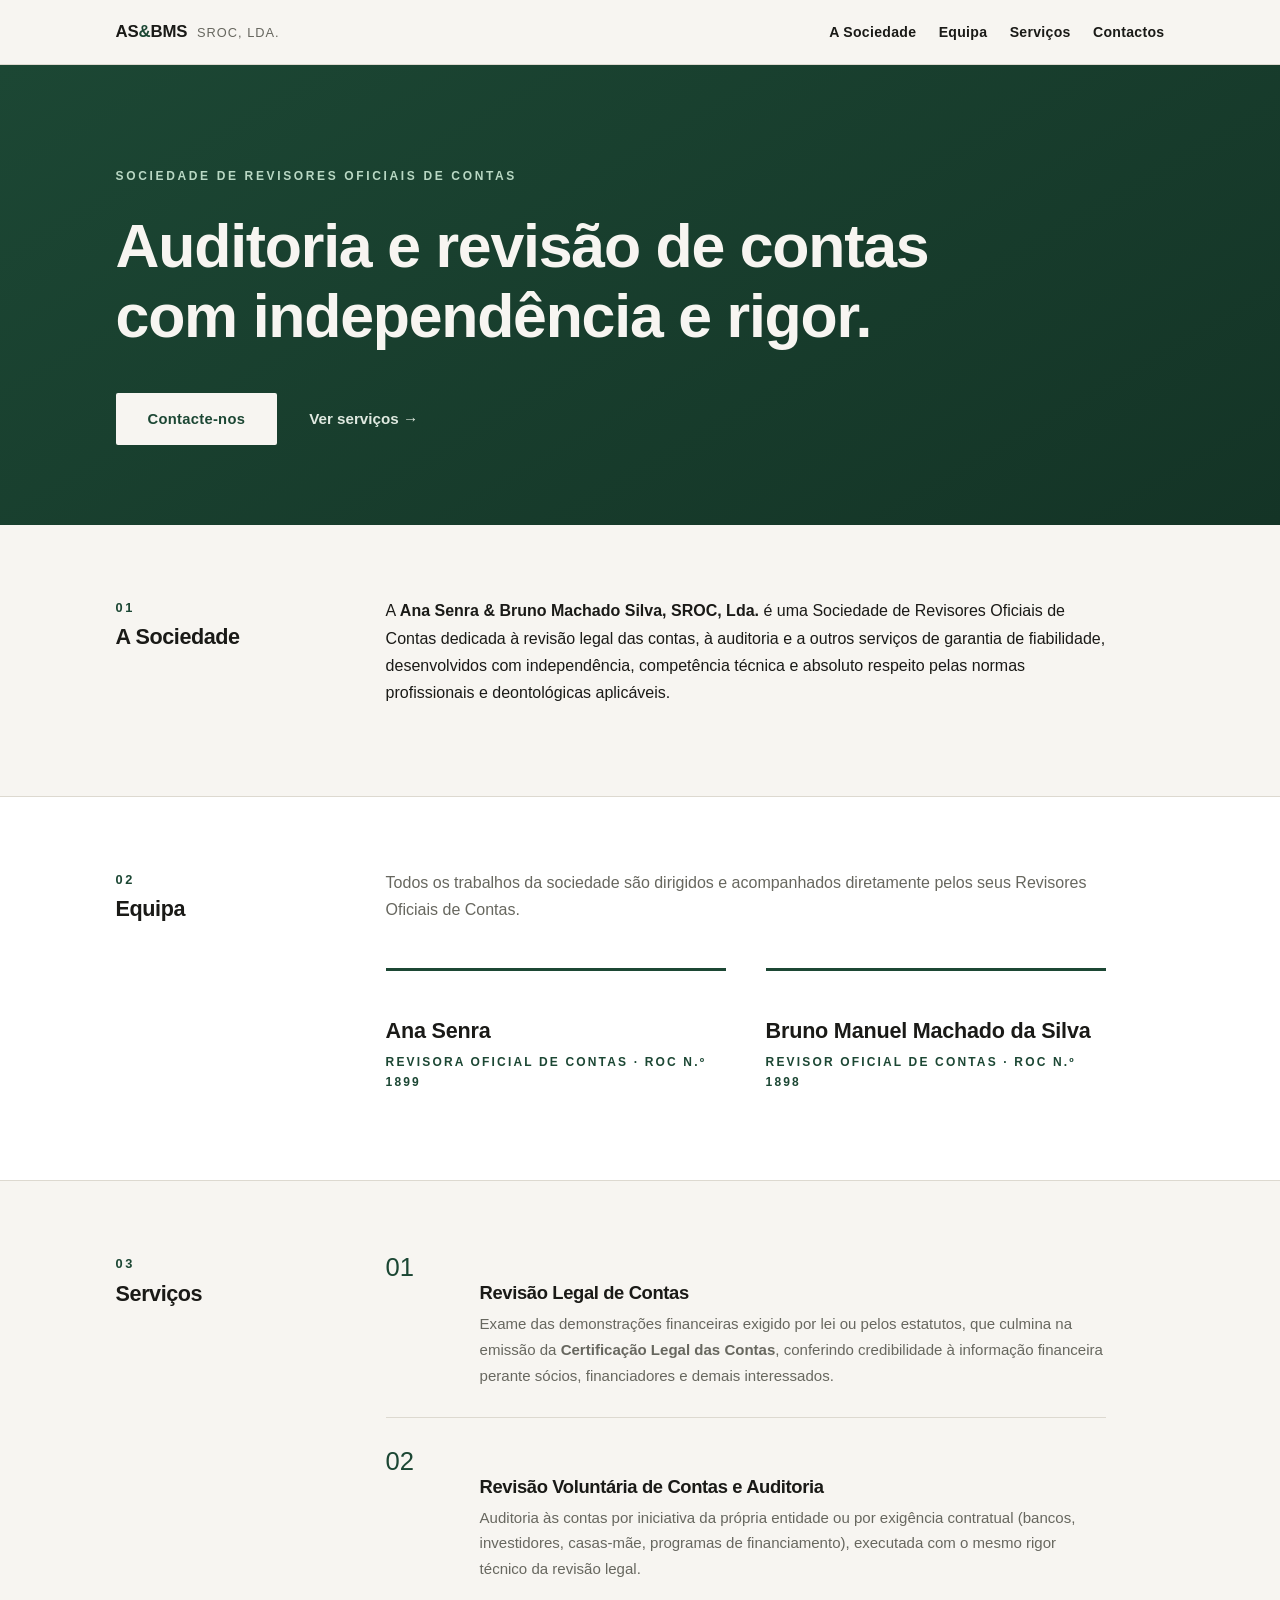
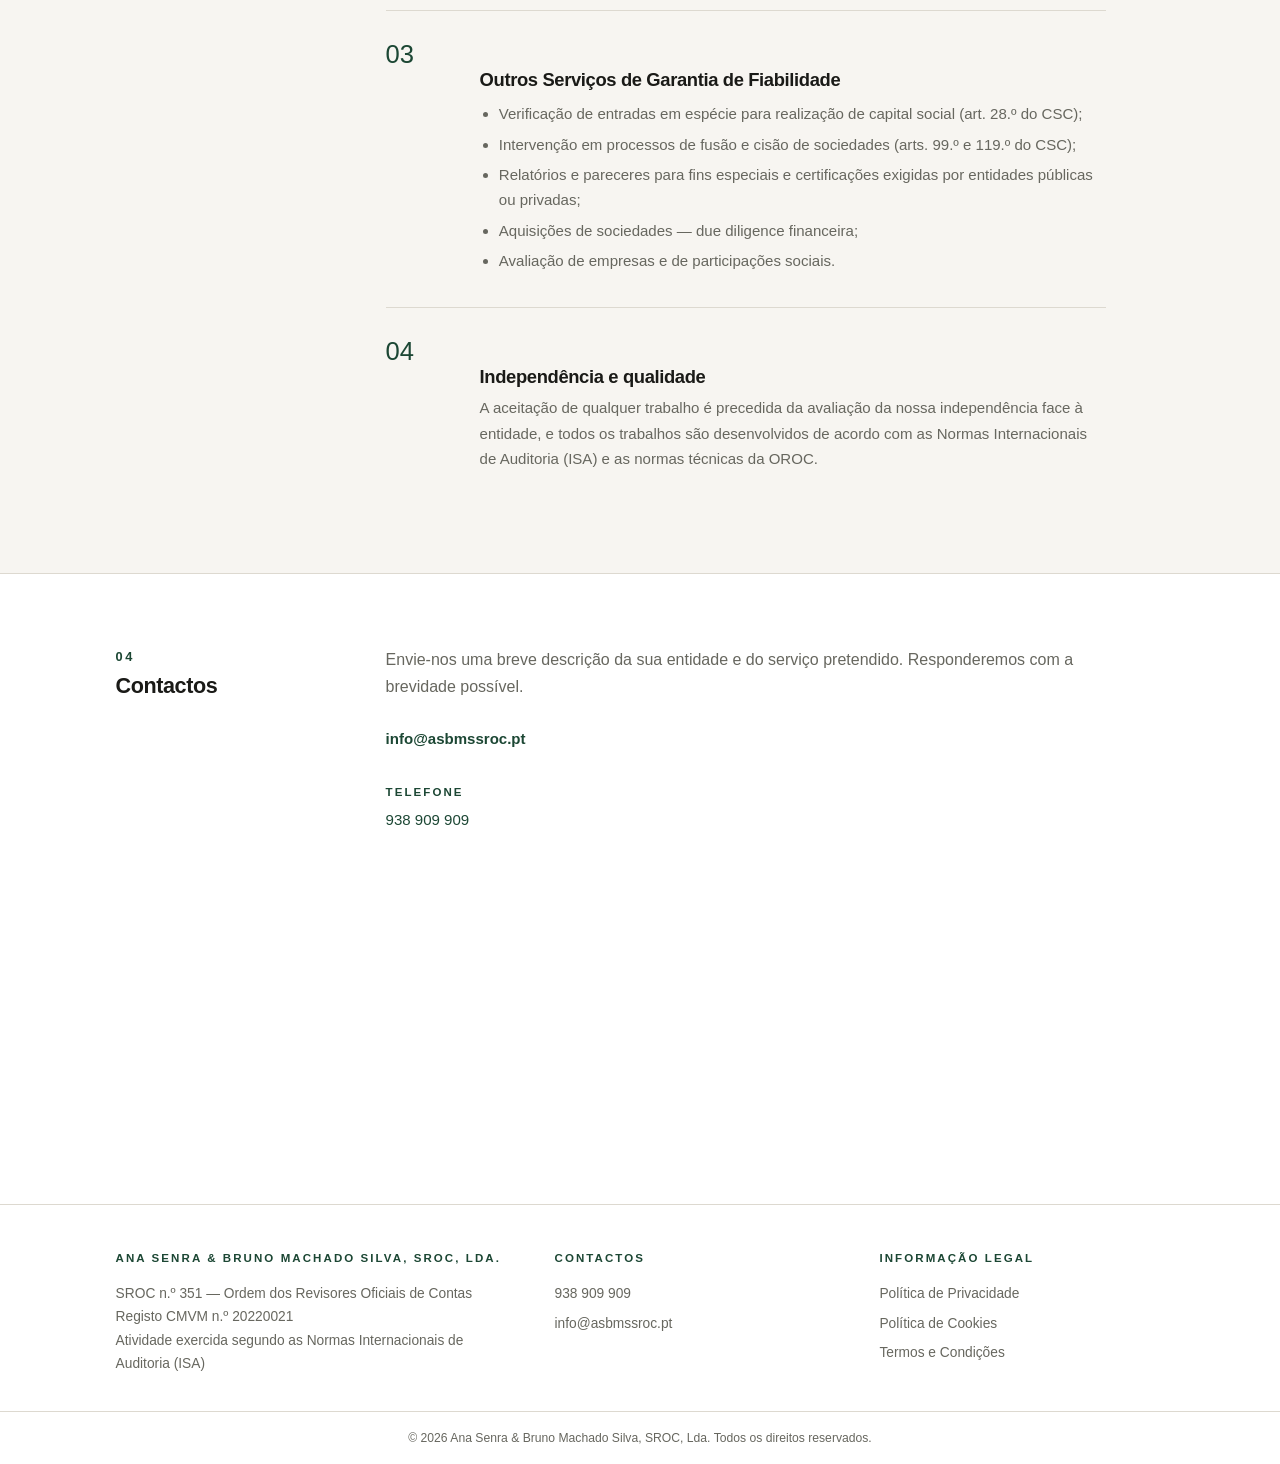
==== index.html @ 6db2c6c7 "Publicação inicial do site asbmssroc.pt Co-Authored-By: Claude Opus 4.8 (1M context) <noreply@anthro" ====
<!DOCTYPE html>
<html lang="pt-PT">
<head>
<meta charset="UTF-8">
<meta name="viewport" content="width=device-width, initial-scale=1.0">
<title>Ana Senra &amp; Bruno Machado Silva, SROC, Lda. — Revisores Oficiais de Contas</title>
<meta name="description" content="Sociedade de Revisores Oficiais de Contas. Revisão Legal de Contas, auditoria e outros serviços de garantia de fiabilidade. SROC n.º 351 · Registo CMVM n.º 20220021.">
<link rel="canonical" href="https://asbmssroc.pt/">
<link rel="icon" type="image/svg+xml" href="favicon.svg">

<!-- Open Graph / partilha em redes sociais -->
<meta property="og:type" content="website">
<meta property="og:locale" content="pt_PT">
<meta property="og:site_name" content="Ana Senra & Bruno Machado Silva, SROC, Lda.">
<meta property="og:title" content="Ana Senra & Bruno Machado Silva, SROC, Lda. — Revisores Oficiais de Contas">
<meta property="og:description" content="Revisão Legal de Contas, auditoria e outros serviços de garantia de fiabilidade. SROC n.º 351 · Registo CMVM n.º 20220021.">
<meta property="og:url" content="https://asbmssroc.pt/">
<meta property="og:image" content="https://asbmssroc.pt/og-image.png">
<meta name="twitter:card" content="summary_large_image">
<meta name="twitter:title" content="Ana Senra & Bruno Machado Silva, SROC, Lda.">
<meta name="twitter:description" content="Revisão Legal de Contas, auditoria e outros serviços de garantia de fiabilidade.">
<meta name="twitter:image" content="https://asbmssroc.pt/og-image.png">

<!-- Dados estruturados (Schema.org) -->
<script type="application/ld+json">
{
  "@context": "https://schema.org",
  "@type": "AccountingService",
  "name": "Ana Senra & Bruno Machado Silva, SROC, Lda.",
  "description": "Sociedade de Revisores Oficiais de Contas. Revisão Legal de Contas, auditoria e outros serviços de garantia de fiabilidade.",
  "url": "https://asbmssroc.pt/",
  "email": "info@asbmssroc.pt",
  "telephone": "+351938909909",
  "image": "https://asbmssroc.pt/og-image.png",
  "address": {
    "@type": "PostalAddress",
    "streetAddress": "Rua Helena Vieira da Silva, n.º 374, Entrada 8, 3.º Dt.º",
    "postalCode": "4450-590",
    "addressLocality": "Leça da Palmeira",
    "addressRegion": "Matosinhos",
    "addressCountry": "PT"
  },
  "areaServed": "PT",
  "knowsLanguage": "pt-PT"
}
</script>

<link rel="stylesheet" href="css/style.css">
</head>
<body>

<header class="site-header">
  <div class="container header-inner">
    <a class="brand" href="index.html">AS<span class="amp">&amp;</span>BMS<span class="tag">SROC, LDA.</span></a>
    <nav class="site-nav">
      <a href="#sociedade">A Sociedade</a>
      <a href="#equipa">Equipa</a>
      <a href="#servicos">Serviços</a>
      <a href="#contactos">Contactos</a>
    </nav>
  </div>
</header>

<section class="hero">
  <div class="container">
    <span class="eyebrow">Sociedade de Revisores Oficiais de Contas</span>
    <h1>Auditoria e revisão de contas com independência e rigor.</h1>
    <div class="actions">
      <a class="btn" href="#contactos">Contacte-nos</a>
      <a class="link-arrow" href="#servicos">Ver serviços</a>
    </div>
  </div>
</section>

<section class="sec" id="sociedade">
  <div class="container sec-grid">
    <div class="sec-label">
      <span class="num">01</span>
      <h2>A Sociedade</h2>
    </div>
    <div class="sec-body">
      <p>A <strong>Ana Senra &amp; Bruno Machado Silva, SROC, Lda.</strong> é uma Sociedade de Revisores Oficiais de Contas dedicada à revisão legal das contas, à auditoria e a outros serviços de garantia de fiabilidade, desenvolvidos com independência, competência técnica e absoluto respeito pelas normas profissionais e deontológicas aplicáveis.</p>    </div>
  </div>
</section>

<section class="sec tint" id="equipa">
  <div class="container sec-grid">
    <div class="sec-label">
      <span class="num">02</span>
      <h2>Equipa</h2>
    </div>
    <div class="sec-body">
      <p class="soft">Todos os trabalhos da sociedade são dirigidos e acompanhados diretamente pelos seus Revisores Oficiais de Contas.</p>
      <br>
      <div class="people">
        <div class="person">
          <h3>Ana Senra</h3>
          <div class="role">Revisora Oficial de Contas · ROC n.º 1899</div>        </div>
        <div class="person">
          <h3>Bruno Manuel Machado da Silva</h3>
          <div class="role">Revisor Oficial de Contas · ROC n.º 1898</div>        </div>
      </div>
    </div>
  </div>
</section>

<section class="sec" id="servicos">
  <div class="container sec-grid">
    <div class="sec-label">
      <span class="num">03</span>
      <h2>Serviços</h2>
    </div>
    <div class="sec-body">
      <div class="service">
        <div class="s-num">01</div>
        <div>
          <h3>Revisão Legal de Contas</h3>
          <p>Exame das demonstrações financeiras exigido por lei ou pelos estatutos, que culmina na emissão da <strong>Certificação Legal das Contas</strong>, conferindo credibilidade à informação financeira perante sócios, financiadores e demais interessados.</p>
        </div>
      </div>
      <div class="service">
        <div class="s-num">02</div>
        <div>
          <h3>Revisão Voluntária de Contas e Auditoria</h3>
          <p>Auditoria às contas por iniciativa da própria entidade ou por exigência contratual (bancos, investidores, casas-mãe, programas de financiamento), executada com o mesmo rigor técnico da revisão legal.</p>
        </div>
      </div>
      <div class="service">
        <div class="s-num">03</div>
        <div>
          <h3>Outros Serviços de Garantia de Fiabilidade</h3>
          <ul>
            <li>Verificação de entradas em espécie para realização de capital social (art. 28.º do CSC);</li>
            <li>Intervenção em processos de fusão e cisão de sociedades (arts. 99.º e 119.º do CSC);</li>
            <li>Relatórios e pareceres para fins especiais e certificações exigidas por entidades públicas ou privadas;</li>
            <li>Aquisições de sociedades — due diligence financeira;</li>
            <li>Avaliação de empresas e de participações sociais.</li>
          </ul>
        </div>
      </div>
      <div class="service">
        <div class="s-num">04</div>
        <div>
          <h3>Independência e qualidade</h3>
          <p>A aceitação de qualquer trabalho é precedida da avaliação da nossa independência face à entidade, e todos os trabalhos são desenvolvidos de acordo com as Normas Internacionais de Auditoria (ISA) e as normas técnicas da OROC.</p>
        </div>
      </div>
    </div>
  </div>
</section>

<section class="sec tint" id="contactos">
  <div class="container sec-grid">
    <div class="sec-label">
      <span class="num">04</span>
      <h2>Contactos</h2>
    </div>
    <div class="sec-body">
      <p class="soft">Envie-nos uma breve descrição da sua entidade e do serviço pretendido. Responderemos com a brevidade possível.</p>
      <a class="contact-email" href="mailto:info@asbmssroc.pt">info@asbmssroc.pt</a>
      <div class="contact-details">
        <div class="item">
          <span class="label">Telefone</span>
          <a href="tel:+351938909909">938 909 909</a>
        </div>
      </div>
    </div>
  </div>
</section>

<footer class="site-footer">
  <div class="footer-grid">
    <div>
      <h4>Ana Senra &amp; Bruno Machado Silva, SROC, Lda.</h4>
      <p>SROC n.º 351 — Ordem dos Revisores Oficiais de Contas<br>
      Registo CMVM n.º 20220021<br>
      Atividade exercida segundo as Normas Internacionais de Auditoria (ISA)</p>
    </div>
    <div>
      <h4>Contactos</h4>
      <ul>
        <li><a href="tel:+351938909909">938 909 909</a></li>
        <li><a href="mailto:info@asbmssroc.pt">info@asbmssroc.pt</a></li>
      </ul>
    </div>
    <div>
      <h4>Informação legal</h4>
      <ul>
        <li><a href="privacidade.html">Política de Privacidade</a></li>
        <li><a href="cookies.html">Política de Cookies</a></li>
        <li><a href="termos.html">Termos e Condições</a></li>      </ul>
    </div>
  </div>
  <div class="footer-bottom">© <span id="year"></span> Ana Senra &amp; Bruno Machado Silva, SROC, Lda. Todos os direitos reservados.</div>
</footer>

<script src="js/main.js"></script>
</body>
</html>
---- css/style.css ----
/* ============================================================
   Ana Senra & Bruno Machado Silva, SROC, Lda. — asbmssroc.pt
   Conceito: editorial minimalista — papel, tinta, verde-floresta
   ============================================================ */

:root {
  --paper: #f7f5f1;
  --white: #ffffff;
  --ink: #1a1a17;
  --muted: #67675f;
  --green: #1c4734;
  --green-dark: #143426;
  --green-soft: #e9efe9;
  --rule: #ddd9d0;
  --max: 1100px;
}

* { margin: 0; padding: 0; box-sizing: border-box; }

html { scroll-behavior: smooth; }

body {
  font-family: "Segoe UI", -apple-system, BlinkMacSystemFont, "Helvetica Neue", Arial, sans-serif;
  background: var(--paper);
  color: var(--ink);
  line-height: 1.7;
  -webkit-font-smoothing: antialiased;
}

h1, h2, h3 { font-weight: 700; letter-spacing: -0.02em; line-height: 1.15; color: var(--ink); }

a { color: var(--green); text-decoration: none; }
a:hover { text-decoration: underline; text-underline-offset: 3px; }

.container { max-width: var(--max); margin: 0 auto; padding: 0 1.6rem; }

/* ---- Placeholders provisórios ---- */
.todo {
  background: #fdf3c8;
  border-bottom: 2px dotted #c9a227;
  padding: 0 .2em;
  font-style: normal;
}

/* ============ Header ============ */
.site-header {
  background: var(--paper);
  border-bottom: 1px solid var(--rule);
  position: sticky;
  top: 0;
  z-index: 50;
}

.header-inner {
  display: flex;
  align-items: baseline;
  justify-content: space-between;
  flex-wrap: wrap;
  gap: .4rem 1.5rem;
  padding-top: 1.1rem;
  padding-bottom: 1.1rem;
}

.brand { color: var(--ink); font-weight: 700; font-size: 1.05rem; letter-spacing: -0.01em; }
.brand:hover { text-decoration: none; }
.brand .amp { color: var(--green); }
.brand .tag {
  font-weight: 400;
  color: var(--muted);
  font-size: .8rem;
  margin-left: .6rem;
  letter-spacing: .08em;
}

.site-nav { display: flex; flex-wrap: wrap; gap: .2rem 1.4rem; }
.site-nav a {
  color: var(--ink);
  font-size: .88rem;
  font-weight: 700;
  letter-spacing: .02em;
}
.site-nav a:hover { color: var(--green); text-decoration: none; }

/* ============ Hero ============ */
.hero {
  background: linear-gradient(150deg, var(--green) 0%, var(--green-dark) 100%);
  padding: 6rem 0 5rem;
}
.hero .eyebrow { color: #b9d8c4; }
.hero h1 { color: var(--paper); }
.hero .btn { background: var(--paper); color: var(--green); }
.hero .btn:hover { background: #ffffff; }
.hero .link-arrow { color: #dfe9e0; }

.eyebrow {
  display: inline-block;
  font-size: .75rem;
  font-weight: 700;
  text-transform: uppercase;
  letter-spacing: .22em;
  color: var(--green);
  margin-bottom: 1.6rem;
}

.hero h1 {
  font-size: clamp(2.2rem, 5.5vw, 3.8rem);
  max-width: 850px;
}

.hero .lead {
  margin-top: 1.8rem;
  font-size: 1.12rem;
  color: var(--muted);
  max-width: 620px;
}

.hero .actions { margin-top: 2.6rem; display: flex; align-items: center; gap: 2rem; flex-wrap: wrap; }

.btn {
  display: inline-block;
  background: var(--green);
  color: #fff;
  padding: .85rem 2rem;
  font-size: .92rem;
  font-weight: 600;
  letter-spacing: .02em;
  border-radius: 2px;
}
.btn:hover { background: var(--green-dark); text-decoration: none; }

.link-arrow { font-weight: 600; font-size: .95rem; }
.link-arrow::after { content: " \2192"; }

/* ============ Secções numeradas ============ */
.sec { padding: 4.5rem 0; border-bottom: 1px solid var(--rule); }
.sec:last-of-type { border-bottom: none; min-height: 70vh; }
.sec.tint { background: var(--white); }

.sec-grid {
  display: grid;
  grid-template-columns: 230px 1fr;
  gap: 2.5rem;
  align-items: start;
}

.sec-label { position: sticky; top: 5.5rem; }
.sec-label .num {
  display: block;
  font-size: .8rem;
  font-weight: 700;
  color: var(--green);
  letter-spacing: .2em;
  margin-bottom: .4rem;
}
.sec-label h2 { font-size: 1.35rem; }

.sec-body { max-width: 720px; }
.sec-body > p { margin-bottom: 1.1rem; color: var(--ink); }
.sec-body p.soft { color: var(--muted); }
.sec-body h3 { font-size: 1.05rem; margin: 1.8rem 0 .5rem; }

/* ---- Equipa ---- */
.people { display: grid; grid-template-columns: 1fr 1fr; gap: 2.5rem; }
.person { border-top: 3px solid var(--green); padding-top: 1.2rem; }
.person h3 { font-size: 1.35rem; letter-spacing: -0.01em; }
.person .role {
  font-size: .75rem;
  font-weight: 700;
  text-transform: uppercase;
  letter-spacing: .18em;
  color: var(--green);
  margin: .4rem 0 1rem;
}
.person p { font-size: .94rem; color: var(--muted); }

/* ---- Serviços ---- */
.service { display: grid; grid-template-columns: 70px 1fr; gap: 1.5rem; padding: 1.8rem 0; border-top: 1px solid var(--rule); }
.service:first-of-type { border-top: none; padding-top: 0; }
.service .s-num {
  font-size: 1.6rem;
  font-weight: 200;
  color: var(--green);
  line-height: 1.1;
}
.service h3 { font-size: 1.15rem; margin-bottom: .5rem; }
.service p, .service li { font-size: .94rem; color: var(--muted); }
.service ul { margin: .7rem 0 0 1.2rem; }
.service li { margin-bottom: .3rem; }

.note {
  background: var(--green-soft);
  padding: 1rem 1.3rem;
  font-size: .88rem;
  color: var(--ink);
  margin-top: 1rem;
  border-radius: 2px;
}

/* ---- Contactos ---- */
.contact-email {
  display: inline-block;
  font-size: .94rem;
  font-weight: 700;
  color: var(--green);
  margin: .5rem 0 2rem;
}
.contact-email:hover { color: var(--green-dark); }

.contact-details { display: grid; grid-template-columns: 1fr 1fr; gap: 1.5rem 2.5rem; max-width: 640px; }
.contact-details .item { font-size: .94rem; }
.contact-details .label {
  display: block;
  font-size: .72rem;
  font-weight: 700;
  text-transform: uppercase;
  letter-spacing: .18em;
  color: var(--green);
  margin-bottom: .25rem;
}

/* ============ Footer ============ */
.site-footer { border-top: 1px solid var(--rule); background: var(--white); }
.footer-grid {
  display: grid;
  grid-template-columns: 1.4fr 1fr 1fr;
  gap: 2.5rem;
  padding: 2.8rem 1.6rem 2.2rem;
  max-width: var(--max);
  margin: 0 auto;
}
.site-footer h4 {
  font-size: .72rem;
  font-weight: 700;
  text-transform: uppercase;
  letter-spacing: .18em;
  color: var(--green);
  margin-bottom: .8rem;
}
.site-footer p, .site-footer a, .site-footer li { font-size: .86rem; color: var(--muted); }
.site-footer a:hover { color: var(--green); }
.site-footer ul { list-style: none; }
.site-footer li { margin-bottom: .4rem; }
.footer-bottom {
  border-top: 1px solid var(--rule);
  padding: 1rem 1.6rem;
  text-align: center;
  font-size: .76rem;
  color: var(--muted);
}

/* ---- Páginas legais ---- */
.prose { max-width: 760px; padding: 4rem 0 5rem; }
.prose h1 { font-size: 2rem; margin-bottom: .8rem; }
.prose h2 { font-size: 1.15rem; margin: 2rem 0 .6rem; }
.prose p, .prose li { font-size: .95rem; color: var(--muted); }
.prose ul { margin: .6rem 0 .6rem 1.3rem; }

/* ============ Responsivo ============ */
@media (max-width: 800px) {
  .hero { padding: 3.5rem 0 3rem; }
  .sec { padding: 3rem 0; }
  .sec-grid { grid-template-columns: 1fr; gap: 1.4rem; }
  .sec-label { position: static; }
  .people { grid-template-columns: 1fr; }
  .service { grid-template-columns: 48px 1fr; gap: 1rem; }
  .contact-details { grid-template-columns: 1fr; }
  .footer-grid { grid-template-columns: 1fr; gap: 1.8rem; }
}
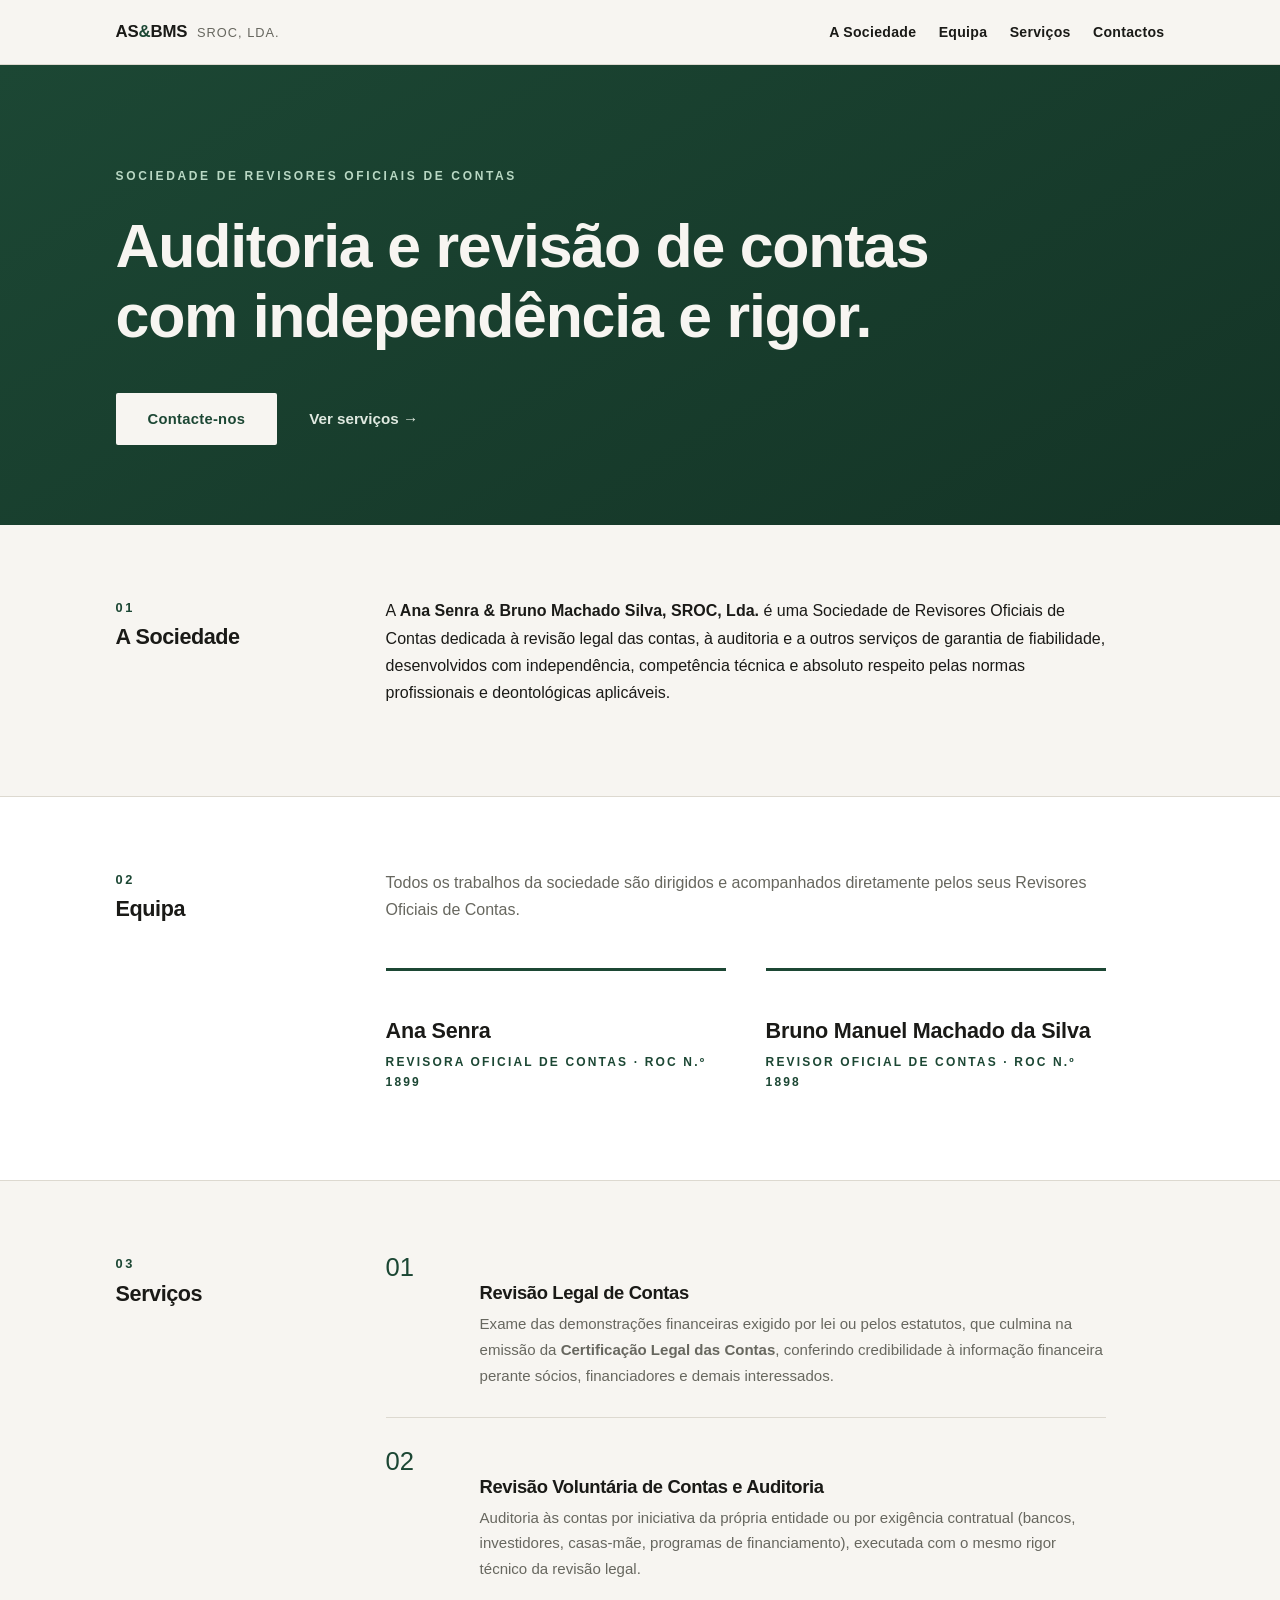
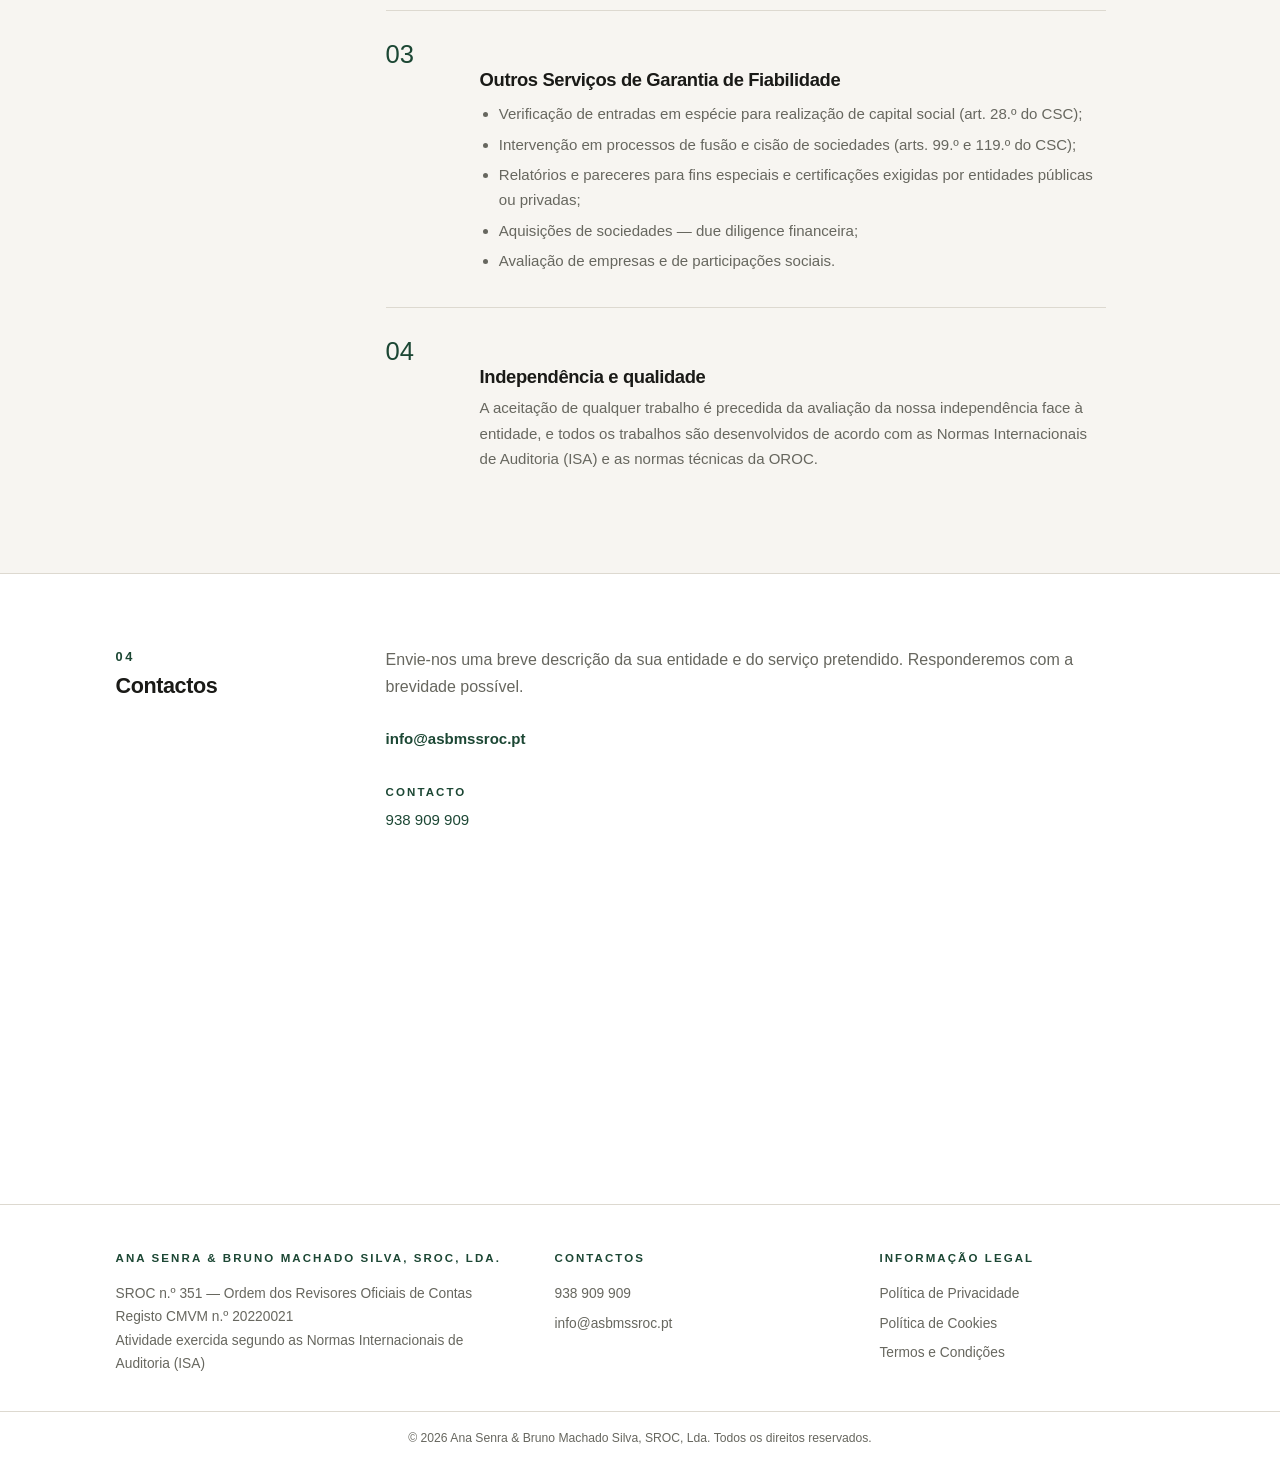
==== commit 8d2e13a8: "Contactos: alterar etiqueta 'Telefone' para 'Contacto' Co-Authored-By: Claude Opus 4.8 (1M context) " ====
--- a/index.html
+++ b/index.html
@@ -160,7 +160,7 @@
       <a class="contact-email" href="mailto:info@asbmssroc.pt">info@asbmssroc.pt</a>
       <div class="contact-details">
         <div class="item">
-          <span class="label">Telefone</span>
+          <span class="label">Contacto</span>
           <a href="tel:+351938909909">938 909 909</a>
         </div>
       </div>
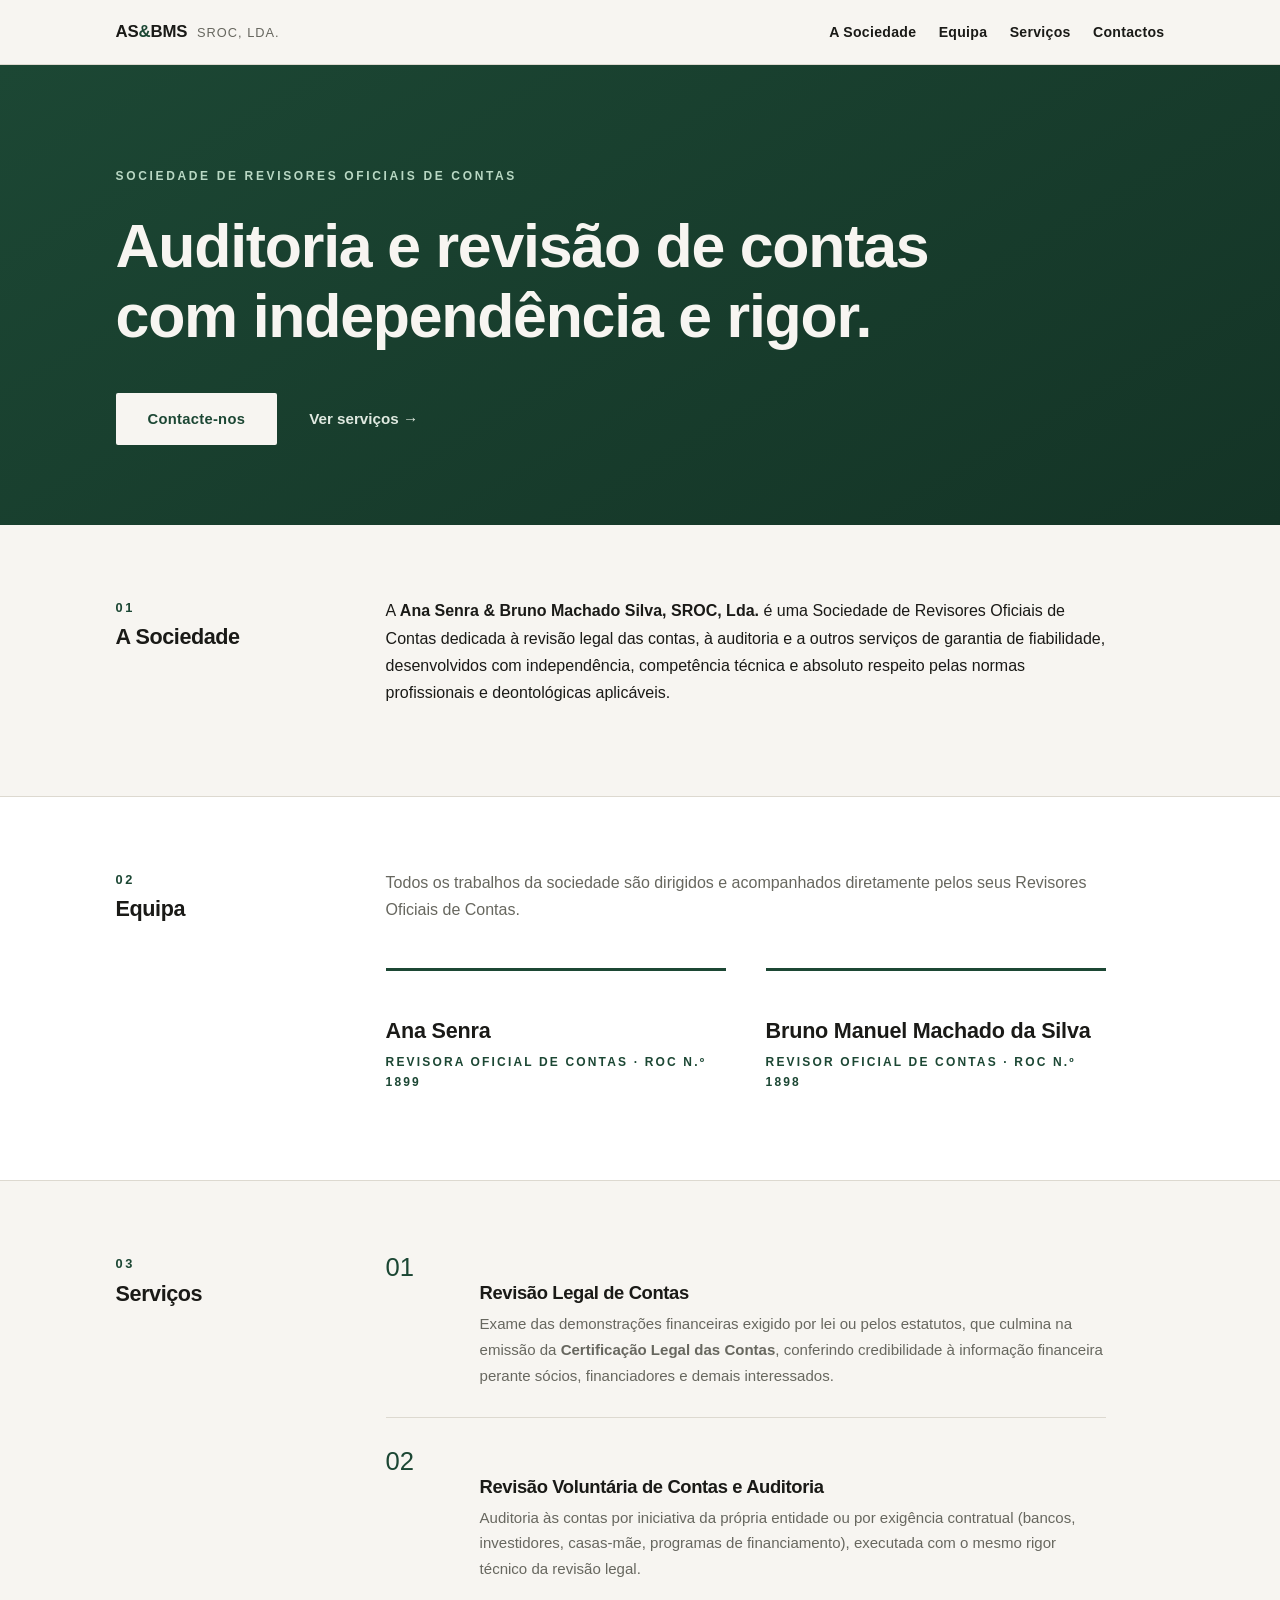
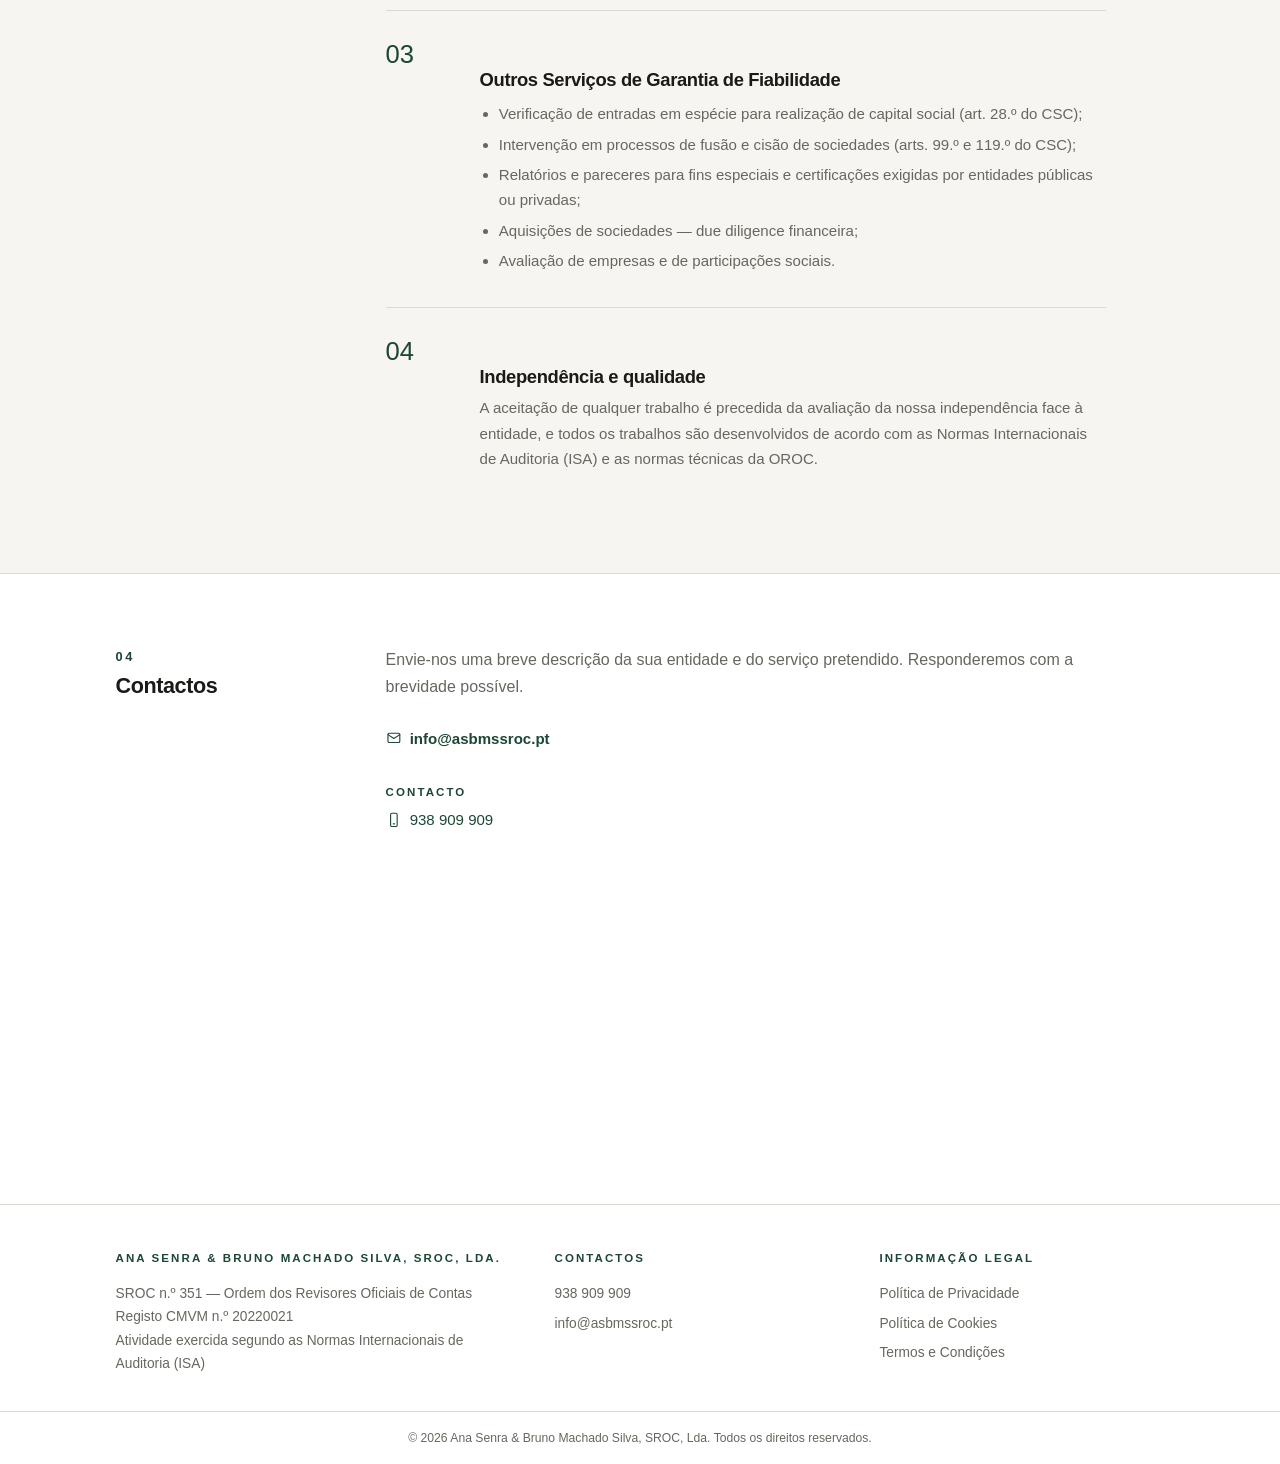
==== commit 95689835: "Contactos: adicionar ícones (envelope e smartphone) em verde Co-Authored-By: Claude Opus 4.8 (1M con" ====
--- a/index.html
+++ b/index.html
@@ -157,11 +157,13 @@
     </div>
     <div class="sec-body">
       <p class="soft">Envie-nos uma breve descrição da sua entidade e do serviço pretendido. Responderemos com a brevidade possível.</p>
-      <a class="contact-email" href="mailto:info@asbmssroc.pt">info@asbmssroc.pt</a>
+      <a class="contact-email" href="mailto:info@asbmssroc.pt">
+        <svg class="ico" viewBox="0 0 24 24" aria-hidden="true"><rect x="3" y="5" width="18" height="14" rx="2"/><path d="m3 7 9 6 9-6"/></svg>info@asbmssroc.pt</a>
       <div class="contact-details">
         <div class="item">
           <span class="label">Contacto</span>
-          <a href="tel:+351938909909">938 909 909</a>
+          <a href="tel:+351938909909">
+            <svg class="ico" viewBox="0 0 24 24" aria-hidden="true"><rect x="7" y="2" width="10" height="20" rx="2"/><line x1="11" y1="18" x2="13" y2="18"/></svg>938 909 909</a>
         </div>
       </div>
     </div>
--- a/css/style.css
+++ b/css/style.css
@@ -206,6 +206,21 @@
 }
 .contact-email:hover { color: var(--green-dark); }
 
+/* Ícones de contacto */
+.ico {
+  width: 1.05em;
+  height: 1.05em;
+  fill: none;
+  stroke: currentColor;
+  stroke-width: 1.7;
+  stroke-linecap: round;
+  stroke-linejoin: round;
+  vertical-align: -0.16em;
+  margin-right: .55em;
+}
+.contact-details .item a { display: inline-flex; align-items: center; }
+.contact-details .item .ico { color: var(--green); }
+
 .contact-details { display: grid; grid-template-columns: 1fr 1fr; gap: 1.5rem 2.5rem; max-width: 640px; }
 .contact-details .item { font-size: .94rem; }
 .contact-details .label {
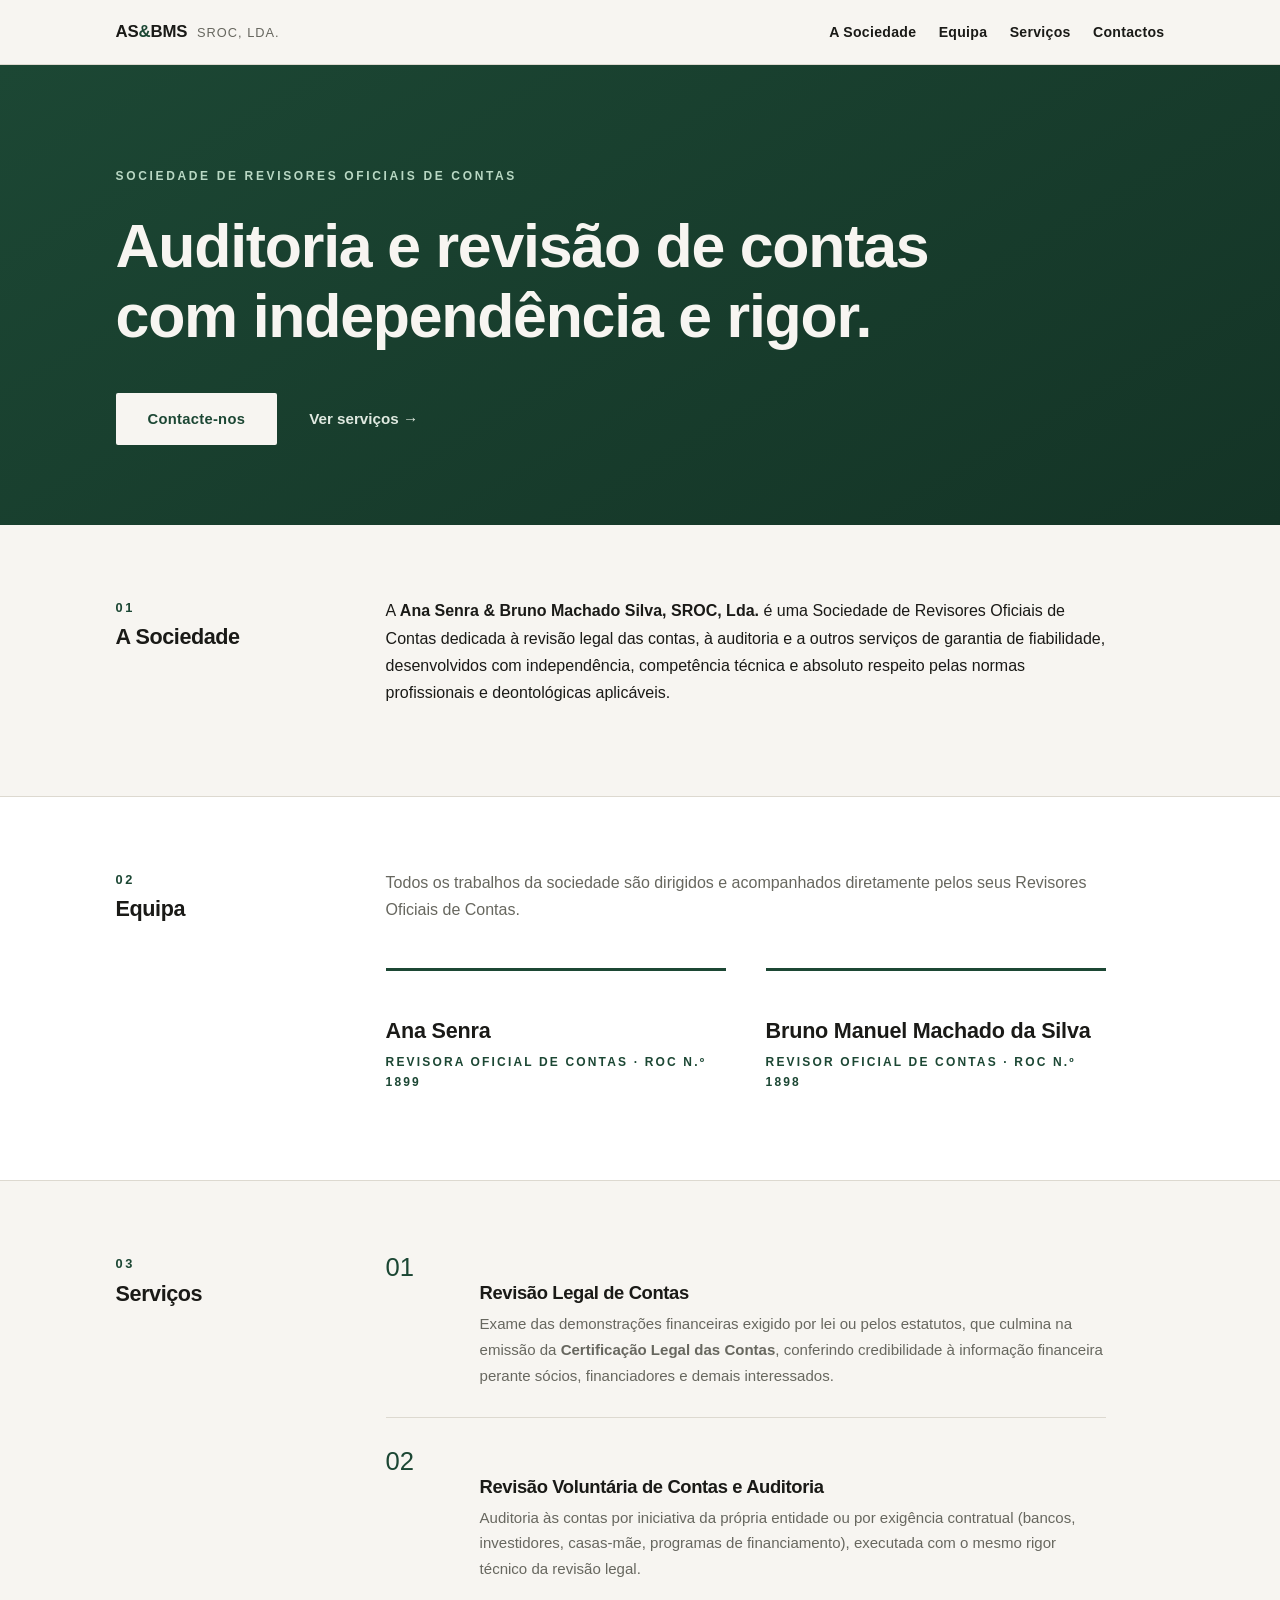
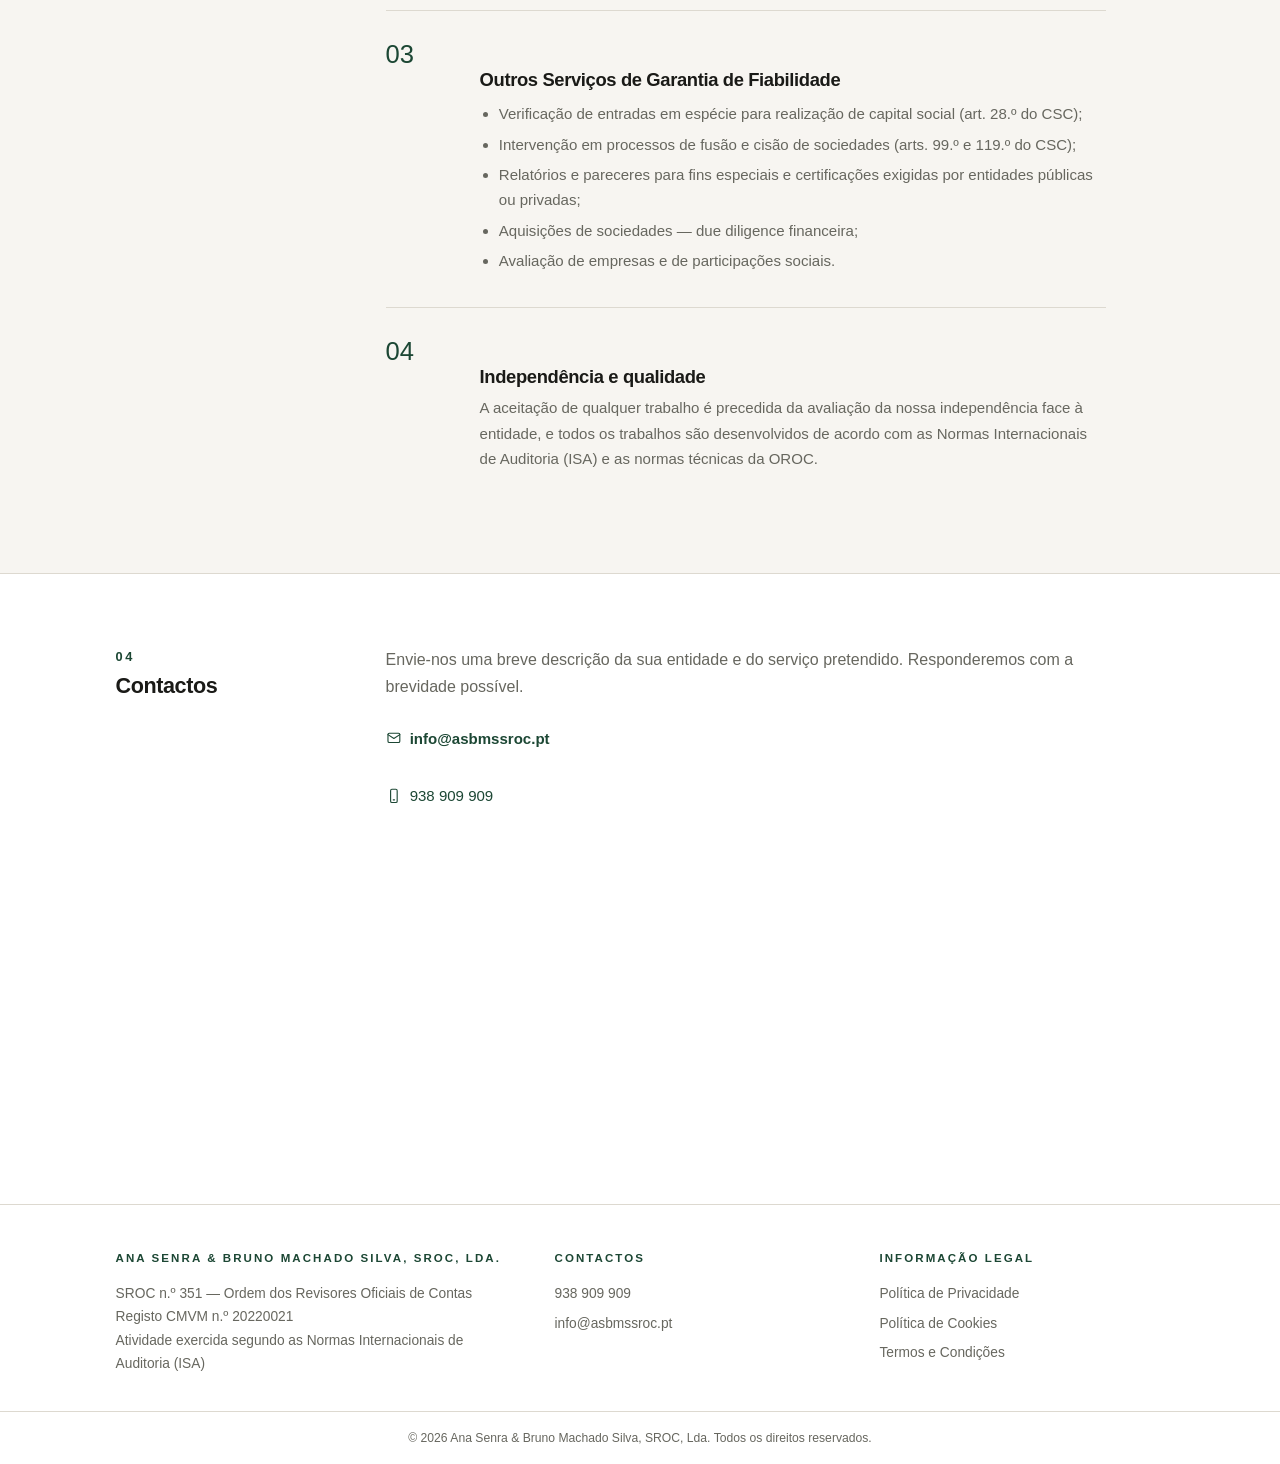
==== commit adaf6333: "Contactos: remover etiqueta 'Contacto' por cima do número Co-Authored-By: Claude Opus 4.8 (1M contex" ====
--- a/index.html
+++ b/index.html
@@ -161,7 +161,6 @@
         <svg class="ico" viewBox="0 0 24 24" aria-hidden="true"><rect x="3" y="5" width="18" height="14" rx="2"/><path d="m3 7 9 6 9-6"/></svg>info@asbmssroc.pt</a>
       <div class="contact-details">
         <div class="item">
-          <span class="label">Contacto</span>
           <a href="tel:+351938909909">
             <svg class="ico" viewBox="0 0 24 24" aria-hidden="true"><rect x="7" y="2" width="10" height="20" rx="2"/><line x1="11" y1="18" x2="13" y2="18"/></svg>938 909 909</a>
         </div>
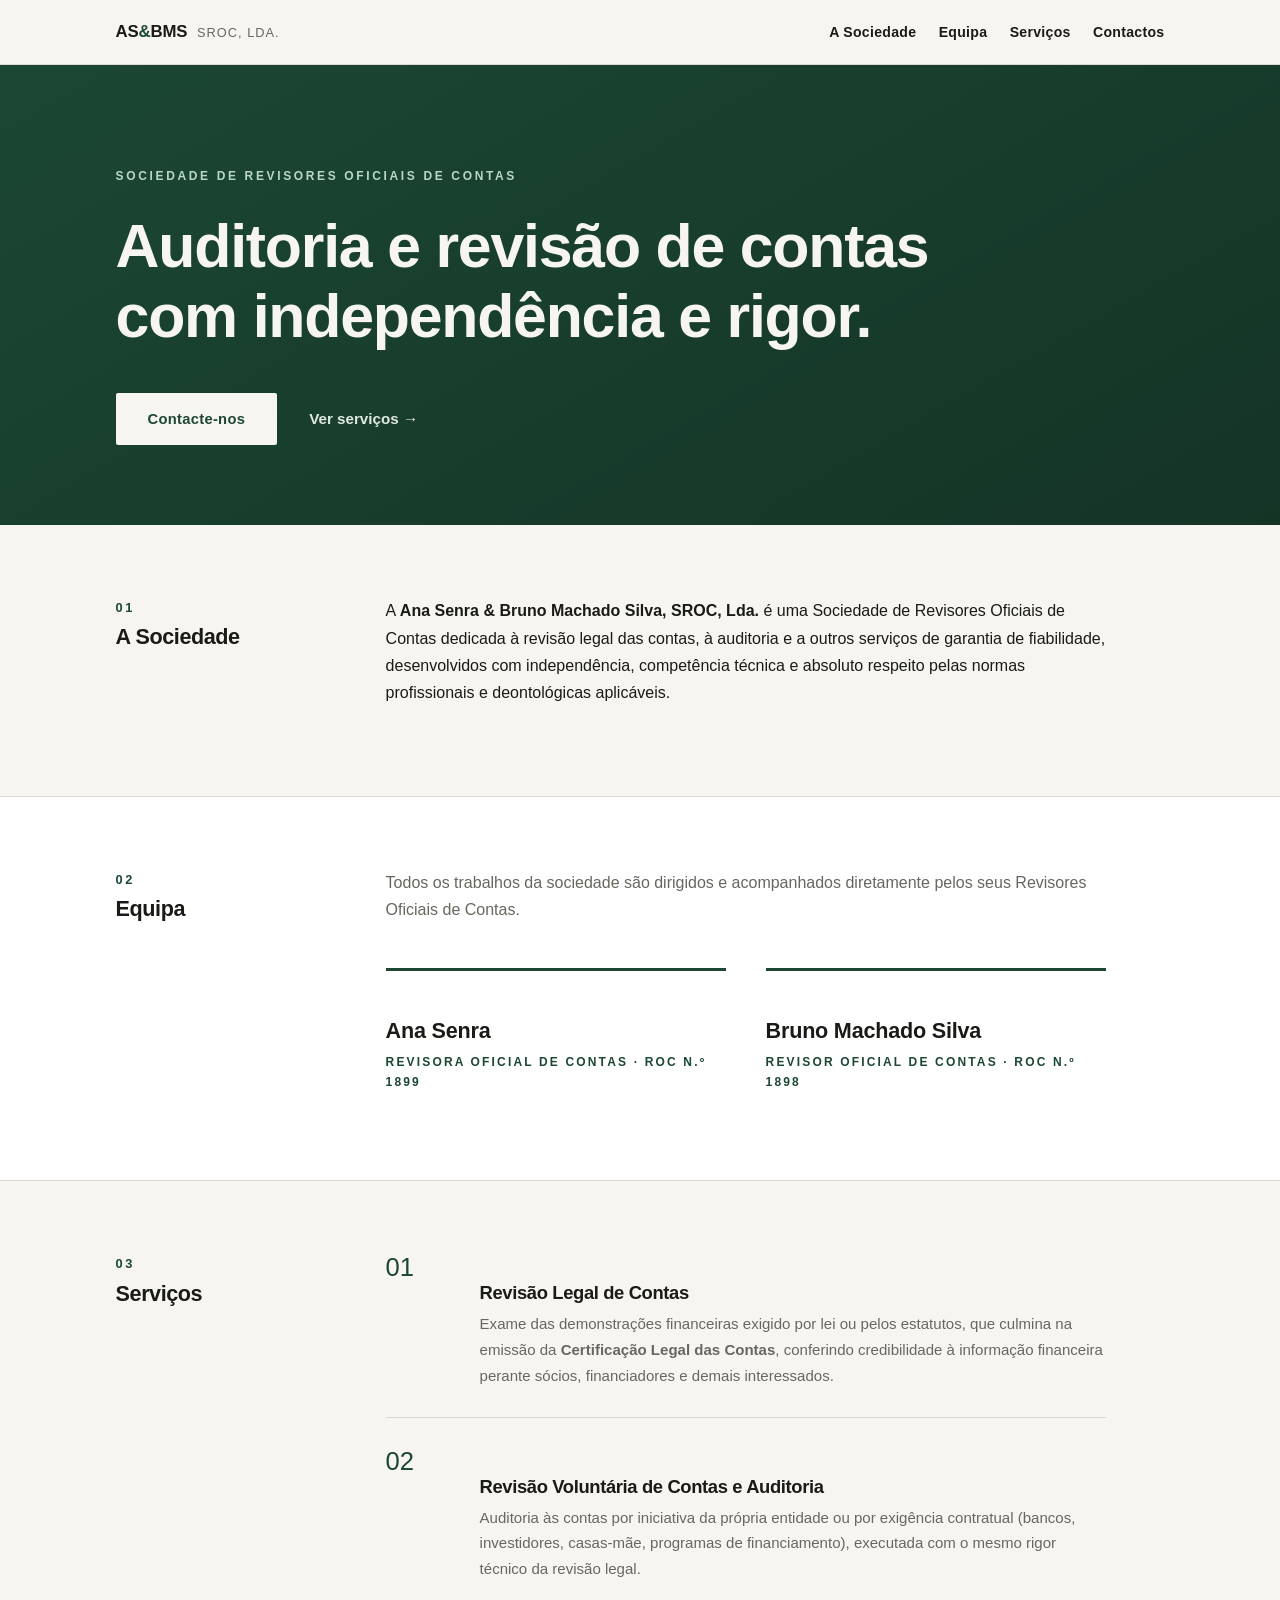
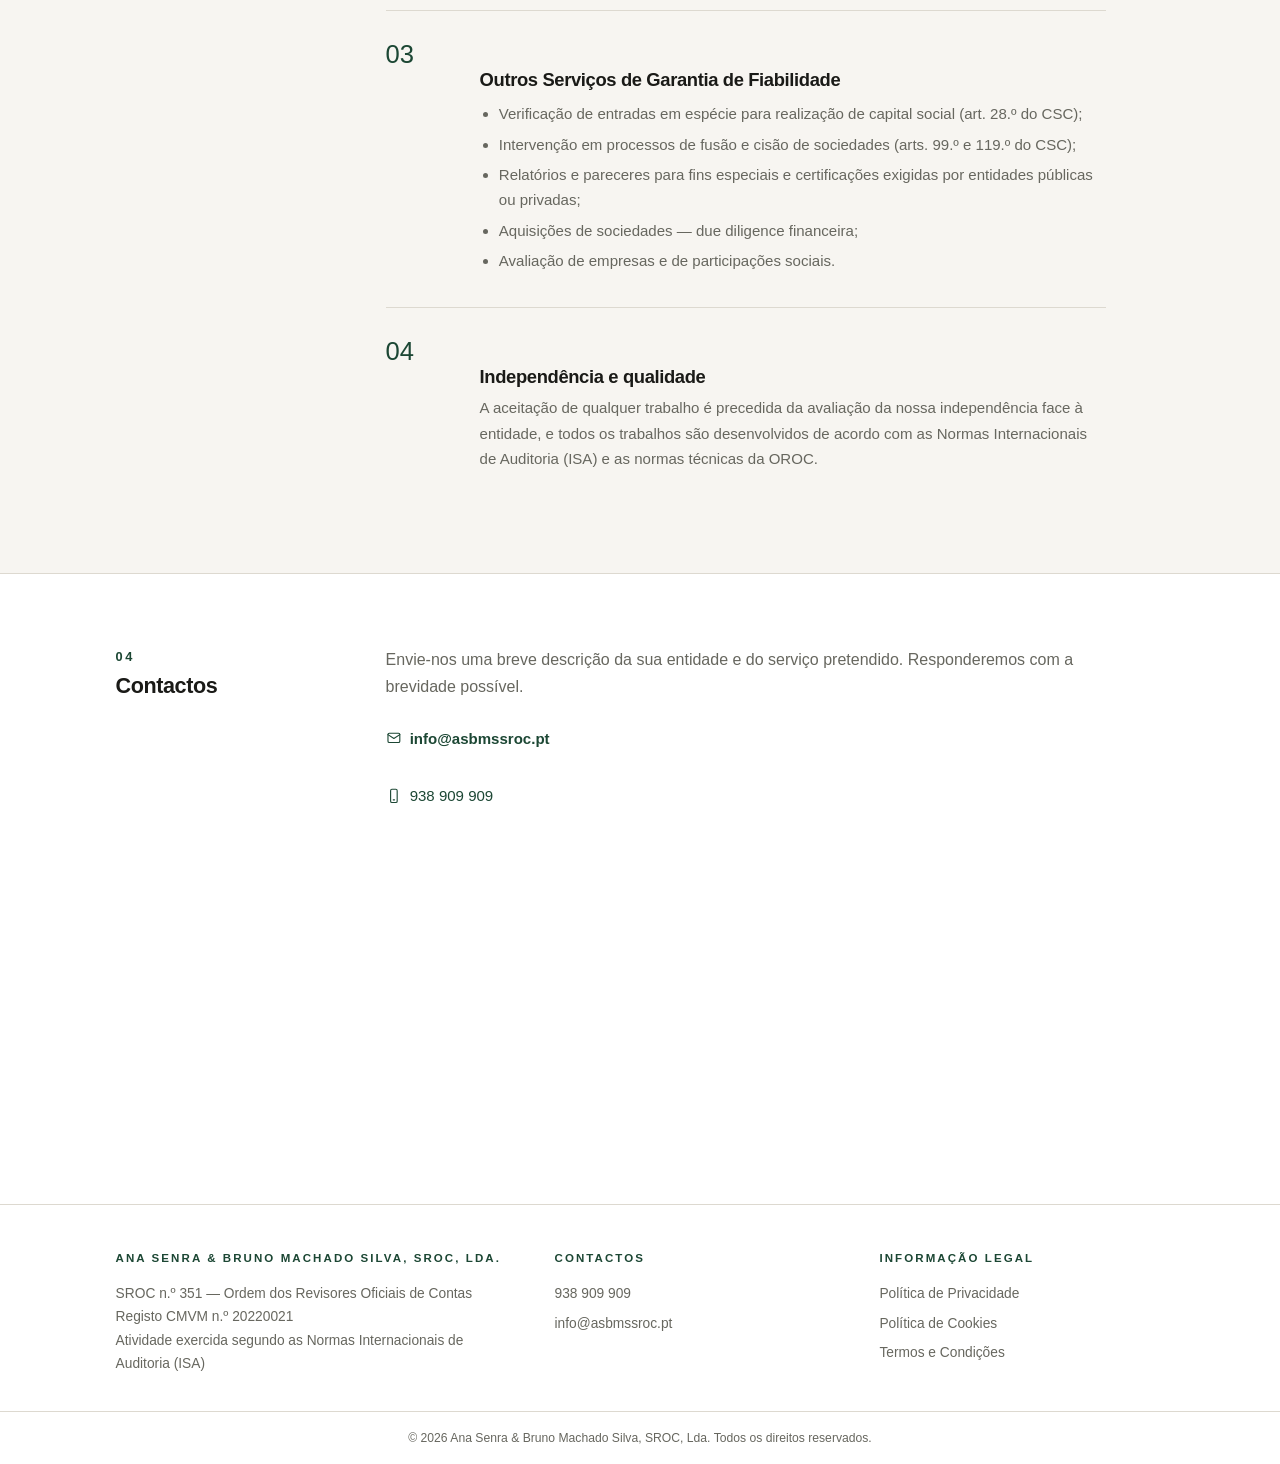
==== commit d6d130f3: "Equipa: alterar nome para Bruno Machado Silva Co-Authored-By: Claude Opus 5 <noreply@anthropic.com>" ====
--- a/index.html
+++ b/index.html
@@ -97,7 +97,7 @@
           <h3>Ana Senra</h3>
           <div class="role">Revisora Oficial de Contas · ROC n.º 1899</div>        </div>
         <div class="person">
-          <h3>Bruno Manuel Machado da Silva</h3>
+          <h3>Bruno Machado Silva</h3>
           <div class="role">Revisor Oficial de Contas · ROC n.º 1898</div>        </div>
       </div>
     </div>
